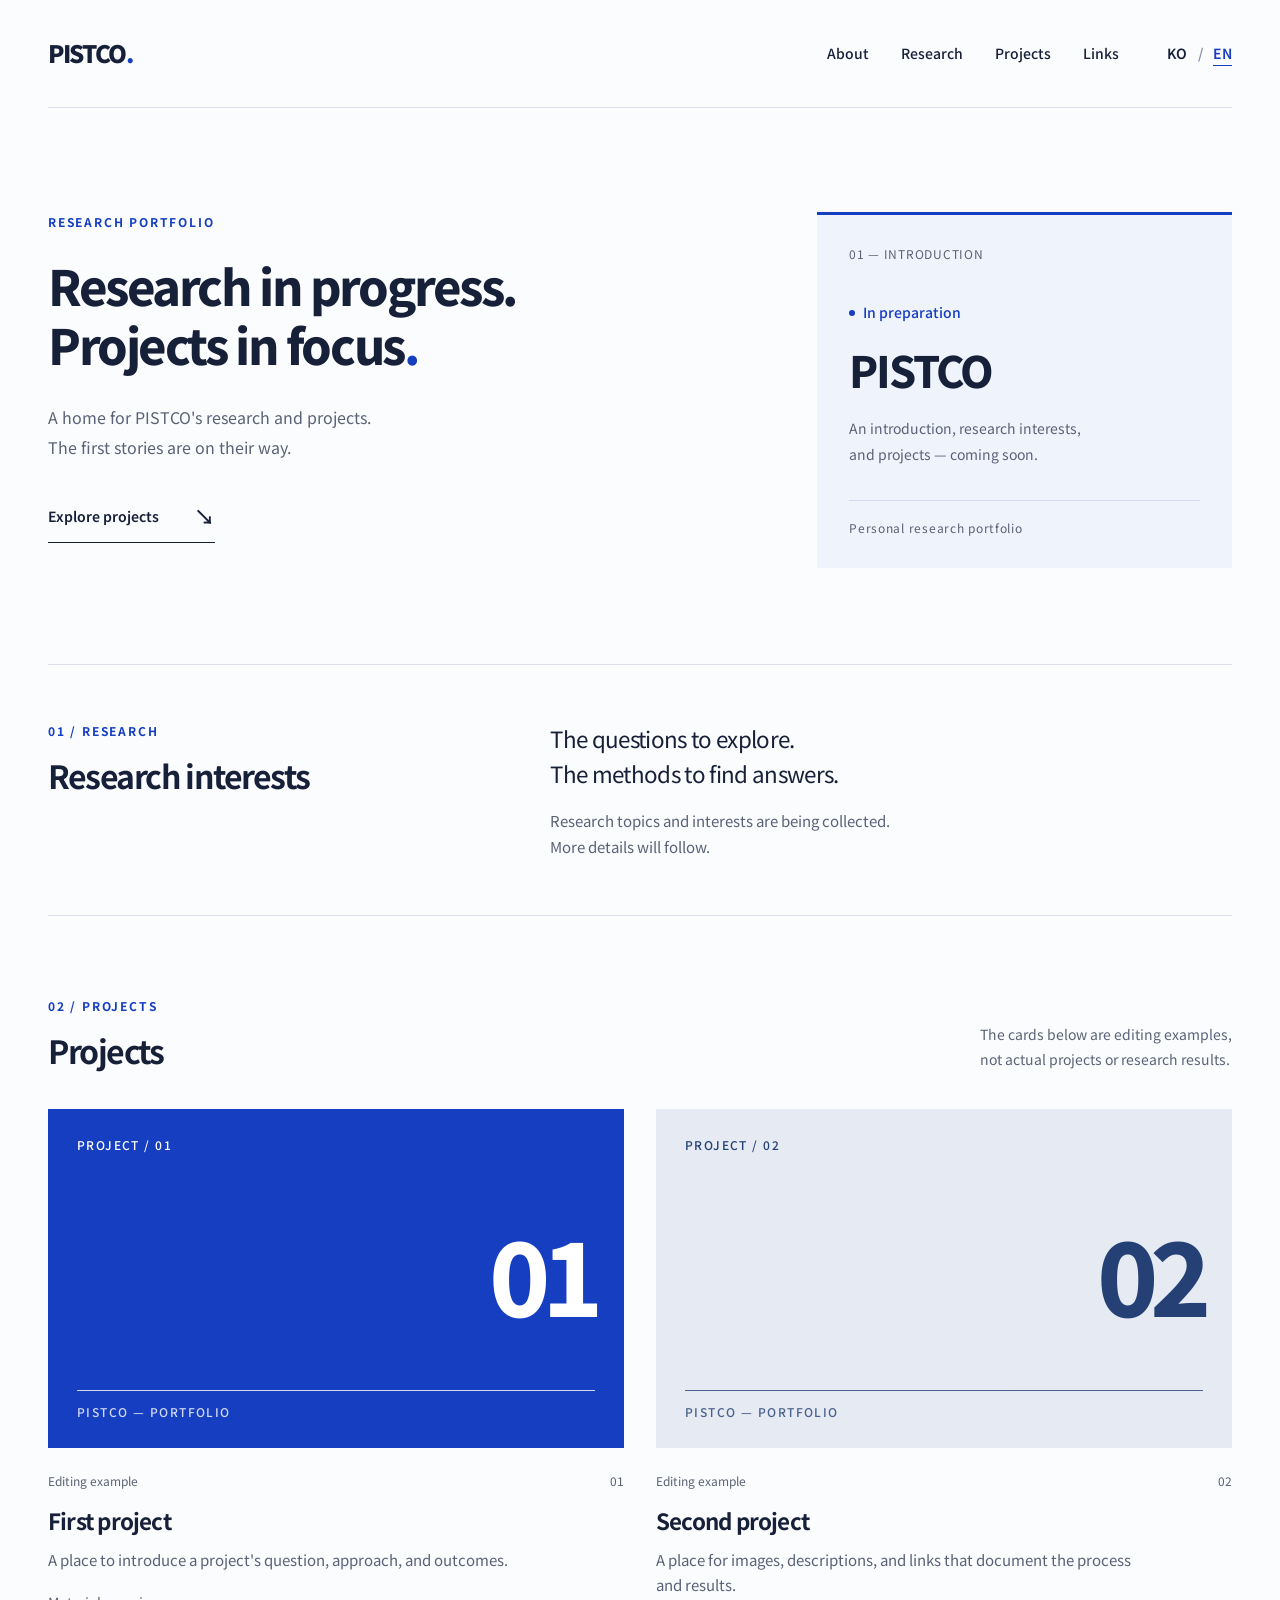
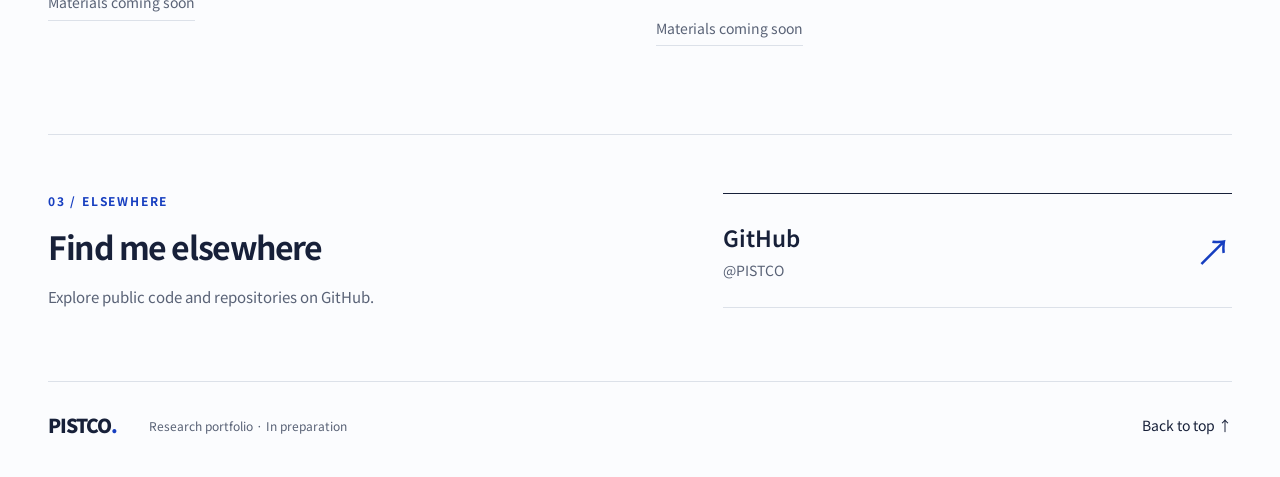
==== docs/en/index.html @ e7707d7e "Create bilingual research portfolio and GitHub Pages source" ====
<!doctype html>
<html lang="en">
<head>
  <meta charset="utf-8">
  <meta name="viewport" content="width=device-width, initial-scale=1">
  <meta name="description" content="PISTCO's personal research and project portfolio. Profile, research interests, and project materials are being prepared.">
  <meta name="theme-color" content="#163ec0">
  <link rel="canonical" href="https://pistco.github.io/en/">
  <link rel="alternate" hreflang="ko" href="https://pistco.github.io/ko/">
  <link rel="alternate" hreflang="en" href="https://pistco.github.io/en/">
  <link rel="alternate" hreflang="x-default" href="https://pistco.github.io/ko/">
  <link rel="stylesheet" href="../assets/styles.css">
  <title>PISTCO — Research Portfolio</title>
</head>
<body>
  <a class="skip-link" href="#main">Skip to content</a>
  <header class="site-header">
    <a class="wordmark" href="./" aria-label="PISTCO home">PISTCO<span aria-hidden="true">.</span></a>
    <nav class="main-nav" aria-label="Main navigation"><a href="#about">About</a><a href="#research">Research</a><a href="#projects">Projects</a><a href="#links">Links</a></nav>
    <nav class="language-nav" aria-label="Language"><a href="../ko/" lang="ko" hreflang="ko">KO</a><span aria-hidden="true">/</span><a href="../en/" lang="en" aria-current="page">EN</a></nav>
  </header>
  <main id="main">
    <section class="hero section-shell" id="about" aria-labelledby="intro-title">
      <div class="hero-copy"><p class="eyebrow">RESEARCH PORTFOLIO</p><h1 id="intro-title">Research in progress.<br>Projects in focus<span class="accent">.</span></h1><p class="hero-description">A home for PISTCO's research and projects.<br class="desktop-break"> The first stories are on their way.</p><a class="text-link" href="#projects">Explore projects <span aria-hidden="true">↘</span></a></div>
      <aside class="intro-note" aria-label="Site status"><span class="note-index" aria-hidden="true">01 — INTRODUCTION</span><div><span class="status"><span class="status-dot" aria-hidden="true"></span>In preparation</span><p class="intro-name">PISTCO</p><p class="note-description">An introduction, research interests,<br>and projects — coming soon.</p></div><span class="note-bottom">Personal research portfolio</span></aside>
    </section>
    <section class="research section-shell" id="research" aria-labelledby="research-title"><div class="section-heading"><p class="eyebrow">01 / RESEARCH</p><h2 id="research-title">Research interests</h2></div><div class="research-description"><p>The questions to explore.<br>The methods to find answers.</p><p class="muted">Research topics and interests are being collected.<br>More details will follow.</p></div></section>
    <section class="projects section-shell" id="projects" aria-labelledby="projects-title">
      <div class="project-heading"><div><p class="eyebrow">02 / PROJECTS</p><h2 id="projects-title">Projects</h2></div><p class="section-caption">The cards below are editing examples,<br>not actual projects or research results.</p></div>
      <div class="project-grid">
        <article class="project-card"><div class="project-cover cover-blue" aria-hidden="true"><span class="cover-label">PROJECT / 01</span><span class="cover-number">01</span><span class="cover-foot">PISTCO — PORTFOLIO</span></div><div class="card-meta"><span>Editing example</span><span>01</span></div><h3>First project</h3><p>A place to introduce a project's question, approach, and outcomes.</p><span class="pending-label">Materials coming soon</span></article>
        <article class="project-card"><div class="project-cover cover-light" aria-hidden="true"><span class="cover-label">PROJECT / 02</span><span class="cover-number">02</span><span class="cover-foot">PISTCO — PORTFOLIO</span></div><div class="card-meta"><span>Editing example</span><span>02</span></div><h3>Second project</h3><p>A place for images, descriptions, and links that document the process and results.</p><span class="pending-label">Materials coming soon</span></article>
      </div>
    </section>
    <section class="links section-shell" id="links" aria-labelledby="links-title"><div><p class="eyebrow">03 / ELSEWHERE</p><h2 id="links-title">Find me elsewhere</h2><p class="muted">Explore public code and repositories on GitHub.</p></div><a class="github-link" href="https://github.com/PISTCO"><span><strong>GitHub</strong><span>@PISTCO</span></span><span class="external-arrow" aria-hidden="true">↗</span></a></section>
  </main>
  <footer class="site-footer"><a class="wordmark" href="./">PISTCO<span aria-hidden="true">.</span></a><p>Research portfolio · In preparation</p><a href="#about">Back to top <span aria-hidden="true">↑</span></a></footer>
</body>
</html>
---- docs/assets/styles.css ----
@import url('https://fonts.googleapis.com/css2?family=Noto+Sans+KR:wght@400;500;600;700;800;900&display=swap');

:root{color-scheme:light;--ink:#172039;--muted:#596276;--blue:#163ec0;--line:#dce1e9;--paper:#fbfcfe;--font:'Noto Sans KR','Malgun Gothic',system-ui,sans-serif}
*{box-sizing:border-box}
html{scroll-behavior:smooth;scroll-padding-top:2rem}
body{margin:0;background:var(--paper);color:var(--ink);font-family:var(--font);font-size:1rem;line-height:1.7;word-break:keep-all;overflow-wrap:anywhere;-webkit-font-smoothing:antialiased}
a{color:inherit;text-decoration:none}
a:focus-visible{outline:3px solid var(--blue);outline-offset:6px;border-radius:2px}
a:hover{color:var(--blue)}
p,h1,h2,h3{margin:0}
.site-header,.section-shell,.site-footer{width:min(1200px,calc(100% - 6rem));margin-inline:auto}
.site-header{min-height:108px;display:flex;align-items:center;gap:3rem;border-bottom:1px solid var(--line)}
.wordmark{font-size:1.5rem;font-weight:900;letter-spacing:-.055em;white-space:nowrap}
.wordmark span{color:var(--blue)}
.main-nav{display:flex;align-items:center;gap:2rem;margin-left:auto;font-size:.875rem;font-weight:500}
.main-nav a,.language-nav a{padding-block:.65rem}
.language-nav{display:flex;gap:.65rem;align-items:center;font-size:.875rem;font-weight:600}
.language-nav span{color:#8790a2}
.language-nav [aria-current]{color:var(--blue);text-decoration:underline;text-underline-offset:6px}
.skip-link{position:absolute;left:1rem;top:-100px;background:var(--blue);color:#fff;padding:1rem;z-index:10}
.skip-link:focus{top:1rem;color:#fff}
.hero{display:grid;grid-template-columns:minmax(0,1.7fr) minmax(260px,1fr);gap:4rem;padding-block:6.5rem 6rem;align-items:stretch}
.eyebrow{font-size:.75rem;letter-spacing:.15em;font-weight:700;color:var(--blue);margin-bottom:1.5rem}
h1{font-size:clamp(2.5rem,4.2vw,3.7rem);font-weight:800;letter-spacing:-.065em;line-height:1.3}
html[lang=en] h1{font-size:clamp(2.4rem,3.8vw,3.4rem);letter-spacing:-.05em;line-height:1.2}
.accent{color:var(--blue)}
.hero-description{margin-top:1.8rem;color:var(--muted);line-height:1.9}
.text-link{display:inline-flex;gap:2.2rem;align-items:center;margin-top:2.3rem;border-bottom:1px solid var(--ink);padding-bottom:.45rem;font-size:.875rem;font-weight:600}
.text-link span{font-size:1.3rem}
.intro-note{background:#eff3fb;border-top:3px solid var(--blue);padding:1.8rem 2rem;display:flex;flex-direction:column;justify-content:space-between;min-height:310px;gap:2rem}
.note-index,.note-bottom{font-size:.75rem;letter-spacing:.06em;color:var(--muted)}
.status{display:inline-flex;align-items:center;gap:.5rem;font-size:.875rem;color:var(--blue);font-weight:500}
.status-dot{width:6px;height:6px;background:var(--blue);border-radius:50%}
.intro-name{font-size:2.7rem;font-weight:800;letter-spacing:-.05em;margin-top:.5rem}
.note-description{font-size:.875rem;color:var(--muted);margin-top:.5rem;line-height:1.9}
.note-bottom{border-top:1px solid #d2dbed;padding-top:1.1rem}
h2{font-size:clamp(1.7rem,2.5vw,2.15rem);letter-spacing:-.045em;line-height:1.35;font-weight:700}
.research{border-top:1px solid var(--line);border-bottom:1px solid var(--line);display:grid;grid-template-columns:1fr 1.5fr;gap:3rem;padding-block:3.5rem}
.research .eyebrow,.projects .eyebrow,.links .eyebrow{margin-bottom:.8rem}
.research-description>p:first-child{font-size:1.4rem;letter-spacing:-.03em;line-height:1.6}
.muted{color:var(--muted);font-size:.9375rem}
.research-description .muted{margin-top:1rem}
.projects{padding-block:5rem 5.5rem}
.project-heading{display:flex;justify-content:space-between;align-items:flex-end;gap:2rem;margin-bottom:2.3rem}
.section-caption{font-size:.875rem;color:var(--muted);line-height:1.8}
.project-grid{display:grid;grid-template-columns:1fr 1fr;gap:2rem}
.project-cover{aspect-ratio:1.7;min-height:220px;padding:1.6rem 1.8rem;display:flex;flex-direction:column;justify-content:space-between;overflow:hidden}
.cover-blue{background:var(--blue);color:#fff}
.cover-light{background:#e5eaf3;color:#254074}
.cover-label,.cover-foot{font-size:.75rem;letter-spacing:.12em;font-weight:500}
.cover-number{font-size:clamp(4.5rem,8vw,7.5rem);font-weight:800;line-height:1.15;letter-spacing:-.075em;align-self:flex-end}
.cover-foot{border-top:1px solid currentColor;padding-top:.7rem;opacity:.8}
.card-meta{display:flex;justify-content:space-between;margin-top:1.4rem;font-size:.75rem;color:var(--muted)}
.project-card h3{font-size:1.4rem;font-weight:700;letter-spacing:-.035em;margin-top:.6rem}
.project-card>p{font-size:.9375rem;color:var(--muted);margin-top:.5rem;max-width:31rem}
.pending-label{display:inline-block;margin-top:1.2rem;font-size:.875rem;color:var(--muted);border-bottom:1px solid var(--line);padding-bottom:.3rem}
.links{border-top:1px solid var(--line);padding-block:3.5rem 4.5rem;display:grid;grid-template-columns:1.2fr 1fr;align-items:center;gap:4rem}
.links .muted{margin-top:1rem}
.github-link{display:flex;align-items:center;justify-content:space-between;gap:2rem;border-top:1px solid var(--ink);border-bottom:1px solid var(--line);padding:1.5rem 0}
.github-link>span:first-child{display:flex;flex-direction:column;gap:.2rem}
.github-link strong{font-size:1.4rem;font-weight:600}
.github-link>span>span{font-size:.875rem;color:var(--muted)}
.external-arrow{font-size:2.3rem;color:var(--blue)}
.site-footer{border-top:1px solid var(--line);padding-block:1.7rem 2.2rem;display:flex;align-items:center;gap:2rem}
.site-footer .wordmark{font-size:1.2rem}
.site-footer p{font-size:.75rem;color:var(--muted)}
.site-footer>a:last-child{margin-left:auto;font-size:.875rem}
@media(min-width:1500px){.hero{padding-block:7rem}.project-cover{aspect-ratio:1.8}}
@media(max-width:1000px){.site-header,.section-shell,.site-footer{width:calc(100% - 3rem)}.hero{gap:2rem;grid-template-columns:minmax(0,1.4fr) minmax(230px,1fr)}.intro-note{padding:1.5rem}.main-nav{gap:1.3rem}.site-header{gap:2rem}.links{gap:2rem}}
@media(max-width:720px){.site-header{flex-wrap:wrap;gap:.5rem 1rem;padding-block:1.2rem;min-height:auto}.language-nav{margin-left:auto}.main-nav{order:3;width:100%;margin:0;justify-content:space-between;gap:.5rem}.hero{grid-template-columns:1fr;padding-block:3rem;gap:2.5rem}.intro-note{min-height:260px}.hero-description{font-size:.9375rem}.research{grid-template-columns:1fr;gap:1.6rem;padding-block:2.5rem}.research-description>p:first-child{font-size:1.2rem}.projects{padding-block:3rem}.project-heading{display:block}.section-caption{margin-top:1rem}.project-grid{grid-template-columns:1fr;gap:2.5rem}.project-cover{aspect-ratio:1.55}.cover-number{font-size:6rem}.links{grid-template-columns:1fr;gap:1.8rem;padding-block:2.5rem}.site-footer{flex-wrap:wrap;gap:.6rem 1rem}.site-footer p{order:3;width:100%}.desktop-break{display:none}}
@media(prefers-reduced-motion:reduce){html{scroll-behavior:auto}}
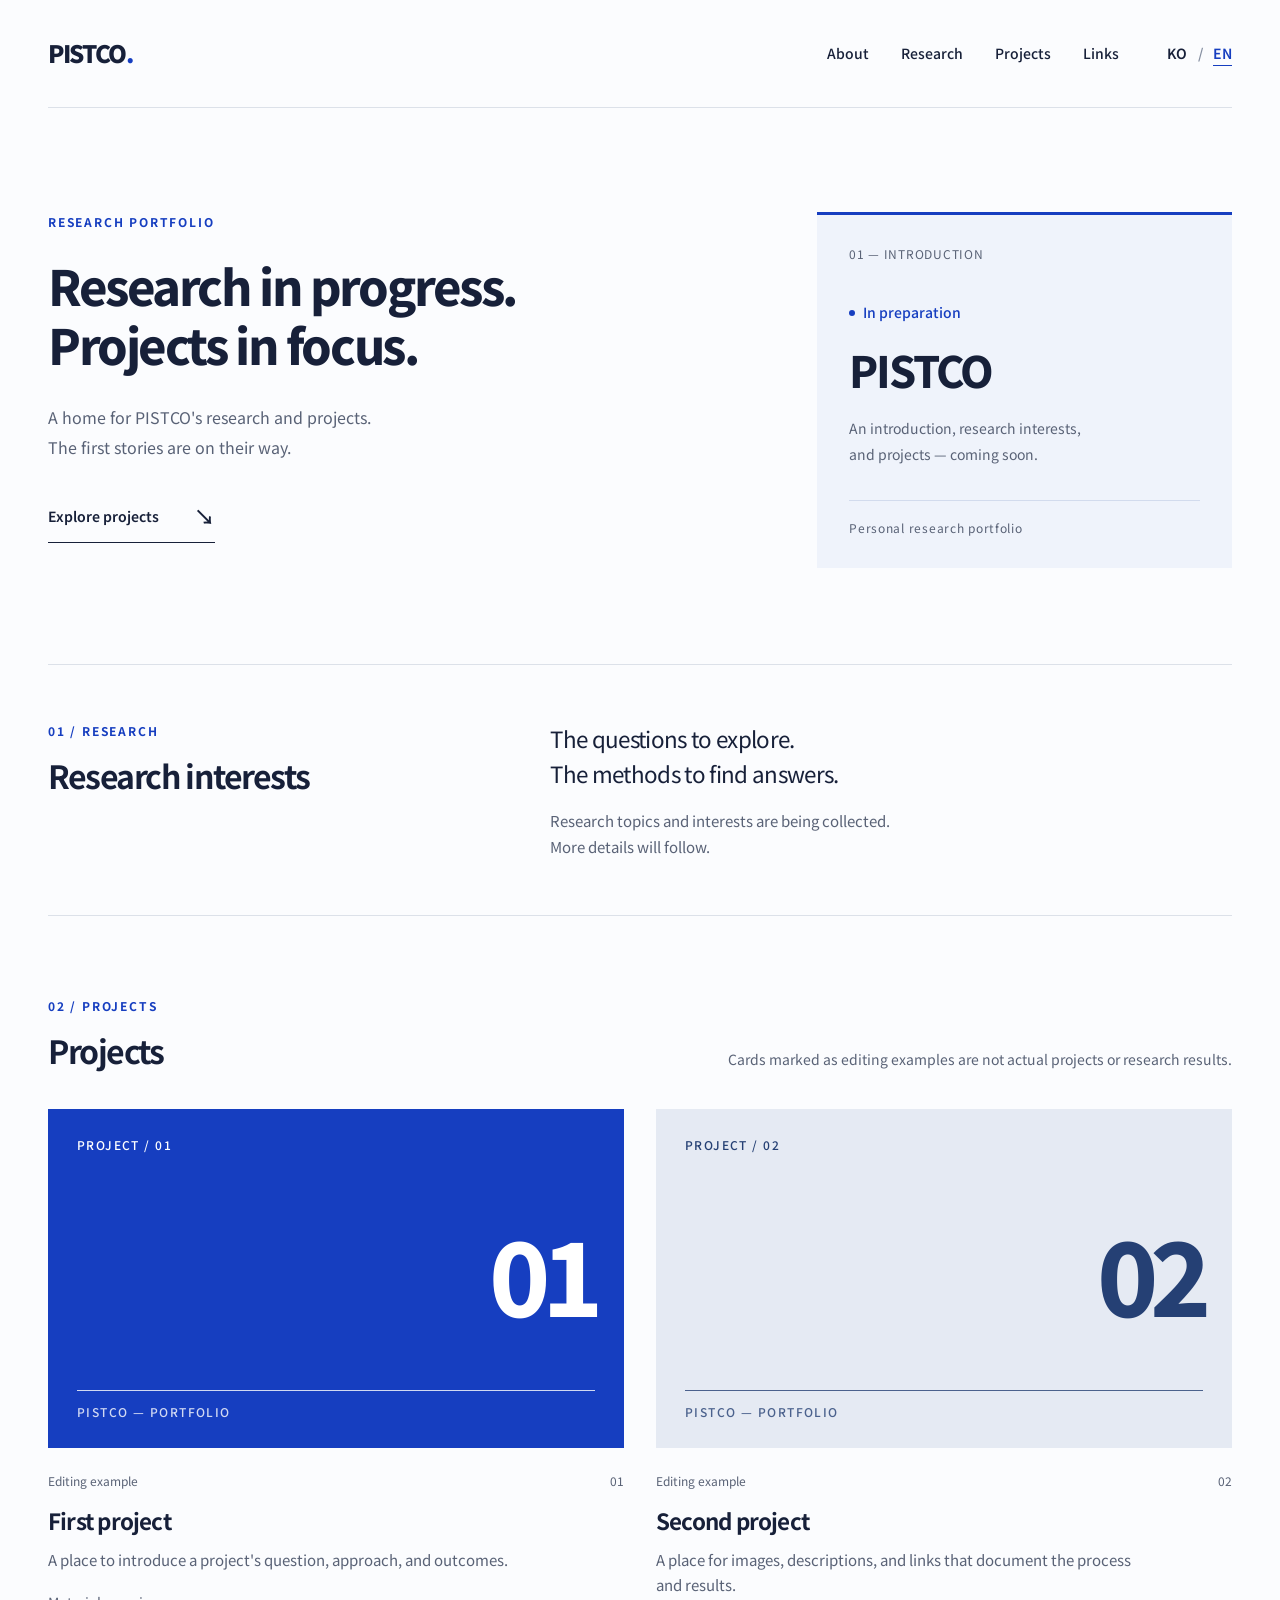
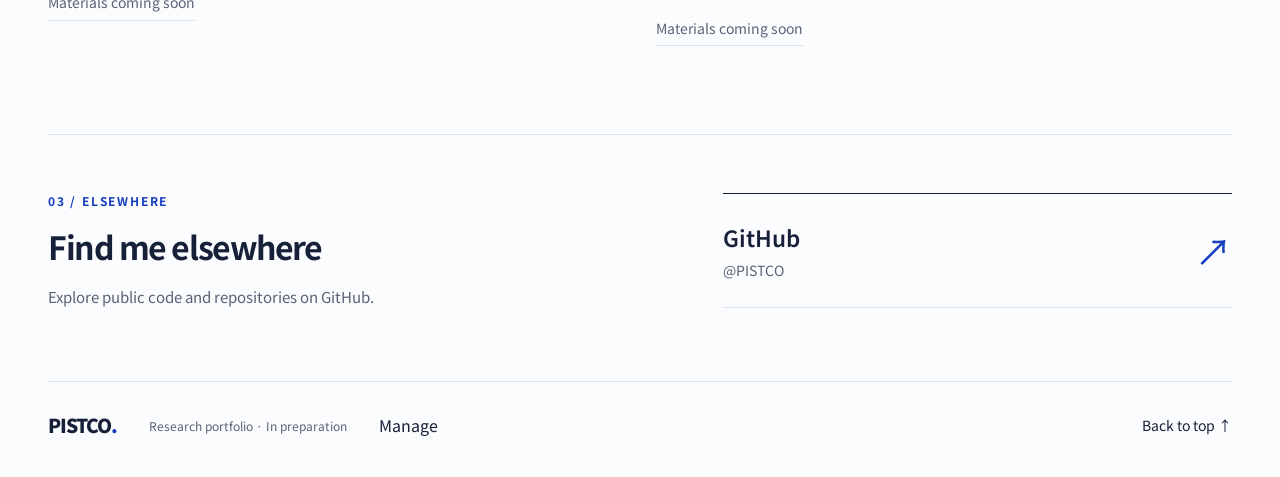
==== commit 29a2d088: "Add owner management entrance and validated private publishing engine" ====
--- a/docs/en/index.html
+++ b/docs/en/index.html
@@ -3,7 +3,7 @@
 <head>
   <meta charset="utf-8">
   <meta name="viewport" content="width=device-width, initial-scale=1">
-  <meta name="description" content="PISTCO's personal research and project portfolio. Profile, research interests, and project materials are being prepared.">
+  <meta name="description" content="PISTCO&#x27;s personal research and project portfolio. Profile, research interests, and project materials are being prepared.">
   <meta name="theme-color" content="#163ec0">
   <link rel="canonical" href="https://pistco.github.io/en/">
   <link rel="alternate" hreflang="ko" href="https://pistco.github.io/ko/">
@@ -21,19 +21,17 @@
   </header>
   <main id="main">
     <section class="hero section-shell" id="about" aria-labelledby="intro-title">
-      <div class="hero-copy"><p class="eyebrow">RESEARCH PORTFOLIO</p><h1 id="intro-title">Research in progress.<br>Projects in focus<span class="accent">.</span></h1><p class="hero-description">A home for PISTCO's research and projects.<br class="desktop-break"> The first stories are on their way.</p><a class="text-link" href="#projects">Explore projects <span aria-hidden="true">↘</span></a></div>
+      <div class="hero-copy"><p class="eyebrow">RESEARCH PORTFOLIO</p><h1 id="intro-title">Research in progress.<br>Projects in focus.</h1><p class="hero-description">A home for PISTCO&#x27;s research and projects.<br>The first stories are on their way.</p><a class="text-link" href="#projects">Explore projects <span aria-hidden="true">↘</span></a></div>
       <aside class="intro-note" aria-label="Site status"><span class="note-index" aria-hidden="true">01 — INTRODUCTION</span><div><span class="status"><span class="status-dot" aria-hidden="true"></span>In preparation</span><p class="intro-name">PISTCO</p><p class="note-description">An introduction, research interests,<br>and projects — coming soon.</p></div><span class="note-bottom">Personal research portfolio</span></aside>
     </section>
     <section class="research section-shell" id="research" aria-labelledby="research-title"><div class="section-heading"><p class="eyebrow">01 / RESEARCH</p><h2 id="research-title">Research interests</h2></div><div class="research-description"><p>The questions to explore.<br>The methods to find answers.</p><p class="muted">Research topics and interests are being collected.<br>More details will follow.</p></div></section>
     <section class="projects section-shell" id="projects" aria-labelledby="projects-title">
-      <div class="project-heading"><div><p class="eyebrow">02 / PROJECTS</p><h2 id="projects-title">Projects</h2></div><p class="section-caption">The cards below are editing examples,<br>not actual projects or research results.</p></div>
-      <div class="project-grid">
-        <article class="project-card"><div class="project-cover cover-blue" aria-hidden="true"><span class="cover-label">PROJECT / 01</span><span class="cover-number">01</span><span class="cover-foot">PISTCO — PORTFOLIO</span></div><div class="card-meta"><span>Editing example</span><span>01</span></div><h3>First project</h3><p>A place to introduce a project's question, approach, and outcomes.</p><span class="pending-label">Materials coming soon</span></article>
-        <article class="project-card"><div class="project-cover cover-light" aria-hidden="true"><span class="cover-label">PROJECT / 02</span><span class="cover-number">02</span><span class="cover-foot">PISTCO — PORTFOLIO</span></div><div class="card-meta"><span>Editing example</span><span>02</span></div><h3>Second project</h3><p>A place for images, descriptions, and links that document the process and results.</p><span class="pending-label">Materials coming soon</span></article>
-      </div>
+      <div class="project-heading"><div><p class="eyebrow">02 / PROJECTS</p><h2 id="projects-title">Projects</h2></div><p class="section-caption">Cards marked as editing examples are not actual projects or research results.</p></div>
+      <div class="project-grid"><article class="project-card" id="project-first-project"><div class="project-cover cover-blue" aria-hidden="true"><span class="cover-label">PROJECT / 01</span><span class="cover-number">01</span><span class="cover-foot">PISTCO — PORTFOLIO</span></div><div class="card-meta"><span>Editing example</span><span>01</span></div><h3>First project</h3><p>A place to introduce a project&#x27;s question, approach, and outcomes.</p><span class="pending-label">Materials coming soon</span></article>
+<article class="project-card" id="project-second-project"><div class="project-cover cover-light" aria-hidden="true"><span class="cover-label">PROJECT / 02</span><span class="cover-number">02</span><span class="cover-foot">PISTCO — PORTFOLIO</span></div><div class="card-meta"><span>Editing example</span><span>02</span></div><h3>Second project</h3><p>A place for images, descriptions, and links that document the process and results.</p><span class="pending-label">Materials coming soon</span></article></div>
     </section>
     <section class="links section-shell" id="links" aria-labelledby="links-title"><div><p class="eyebrow">03 / ELSEWHERE</p><h2 id="links-title">Find me elsewhere</h2><p class="muted">Explore public code and repositories on GitHub.</p></div><a class="github-link" href="https://github.com/PISTCO"><span><strong>GitHub</strong><span>@PISTCO</span></span><span class="external-arrow" aria-hidden="true">↗</span></a></section>
   </main>
-  <footer class="site-footer"><a class="wordmark" href="./">PISTCO<span aria-hidden="true">.</span></a><p>Research portfolio · In preparation</p><a href="#about">Back to top <span aria-hidden="true">↑</span></a></footer>
+  <footer class="site-footer"><a class="wordmark" href="./">PISTCO<span aria-hidden="true">.</span></a><p>Research portfolio · In preparation</p><a href="../admin/">Manage</a><a href="#about">Back to top <span aria-hidden="true">↑</span></a></footer>
 </body>
 </html>
--- a/docs/assets/styles.css
+++ b/docs/assets/styles.css
@@ -69,3 +69,5 @@
 @media(max-width:1000px){.site-header,.section-shell,.site-footer{width:calc(100% - 3rem)}.hero{gap:2rem;grid-template-columns:minmax(0,1.4fr) minmax(230px,1fr)}.intro-note{padding:1.5rem}.main-nav{gap:1.3rem}.site-header{gap:2rem}.links{gap:2rem}}
 @media(max-width:720px){.site-header{flex-wrap:wrap;gap:.5rem 1rem;padding-block:1.2rem;min-height:auto}.language-nav{margin-left:auto}.main-nav{order:3;width:100%;margin:0;justify-content:space-between;gap:.5rem}.hero{grid-template-columns:1fr;padding-block:3rem;gap:2.5rem}.intro-note{min-height:260px}.hero-description{font-size:.9375rem}.research{grid-template-columns:1fr;gap:1.6rem;padding-block:2.5rem}.research-description>p:first-child{font-size:1.2rem}.projects{padding-block:3rem}.project-heading{display:block}.section-caption{margin-top:1rem}.project-grid{grid-template-columns:1fr;gap:2.5rem}.project-cover{aspect-ratio:1.55}.cover-number{font-size:6rem}.links{grid-template-columns:1fr;gap:1.8rem;padding-block:2.5rem}.site-footer{flex-wrap:wrap;gap:.6rem 1rem}.site-footer p{order:3;width:100%}.desktop-break{display:none}}
 @media(prefers-reduced-motion:reduce){html{scroll-behavior:auto}}
+
+.admin-main{padding-block:3.5rem 4rem}.admin-grid{display:grid;grid-template-columns:repeat(2,minmax(0,1fr));gap:1.2rem;margin-block:2.5rem}.admin-card{display:block;border:1px solid var(--line);padding:1.6rem;background:#fff}.admin-card h2{font-size:1.3rem;margin-bottom:.7rem}.admin-card p,.admin-note p{font-size:.9375rem;color:var(--muted)}.admin-card:hover{border-color:var(--blue)}.admin-note{border-top:1px solid var(--line);padding-top:2rem}.admin-note h2{font-size:1.3rem}.admin-note p{margin-top:1rem}.project-image{display:block;width:100%;aspect-ratio:1.7;object-fit:contain;background:#eff3fb}.project-link{display:inline-block;margin-top:1rem;text-decoration:underline;text-underline-offset:4px;font-size:.875rem}@media(max-width:720px){.admin-grid{grid-template-columns:1fr}.admin-main{padding-block:2.5rem}}
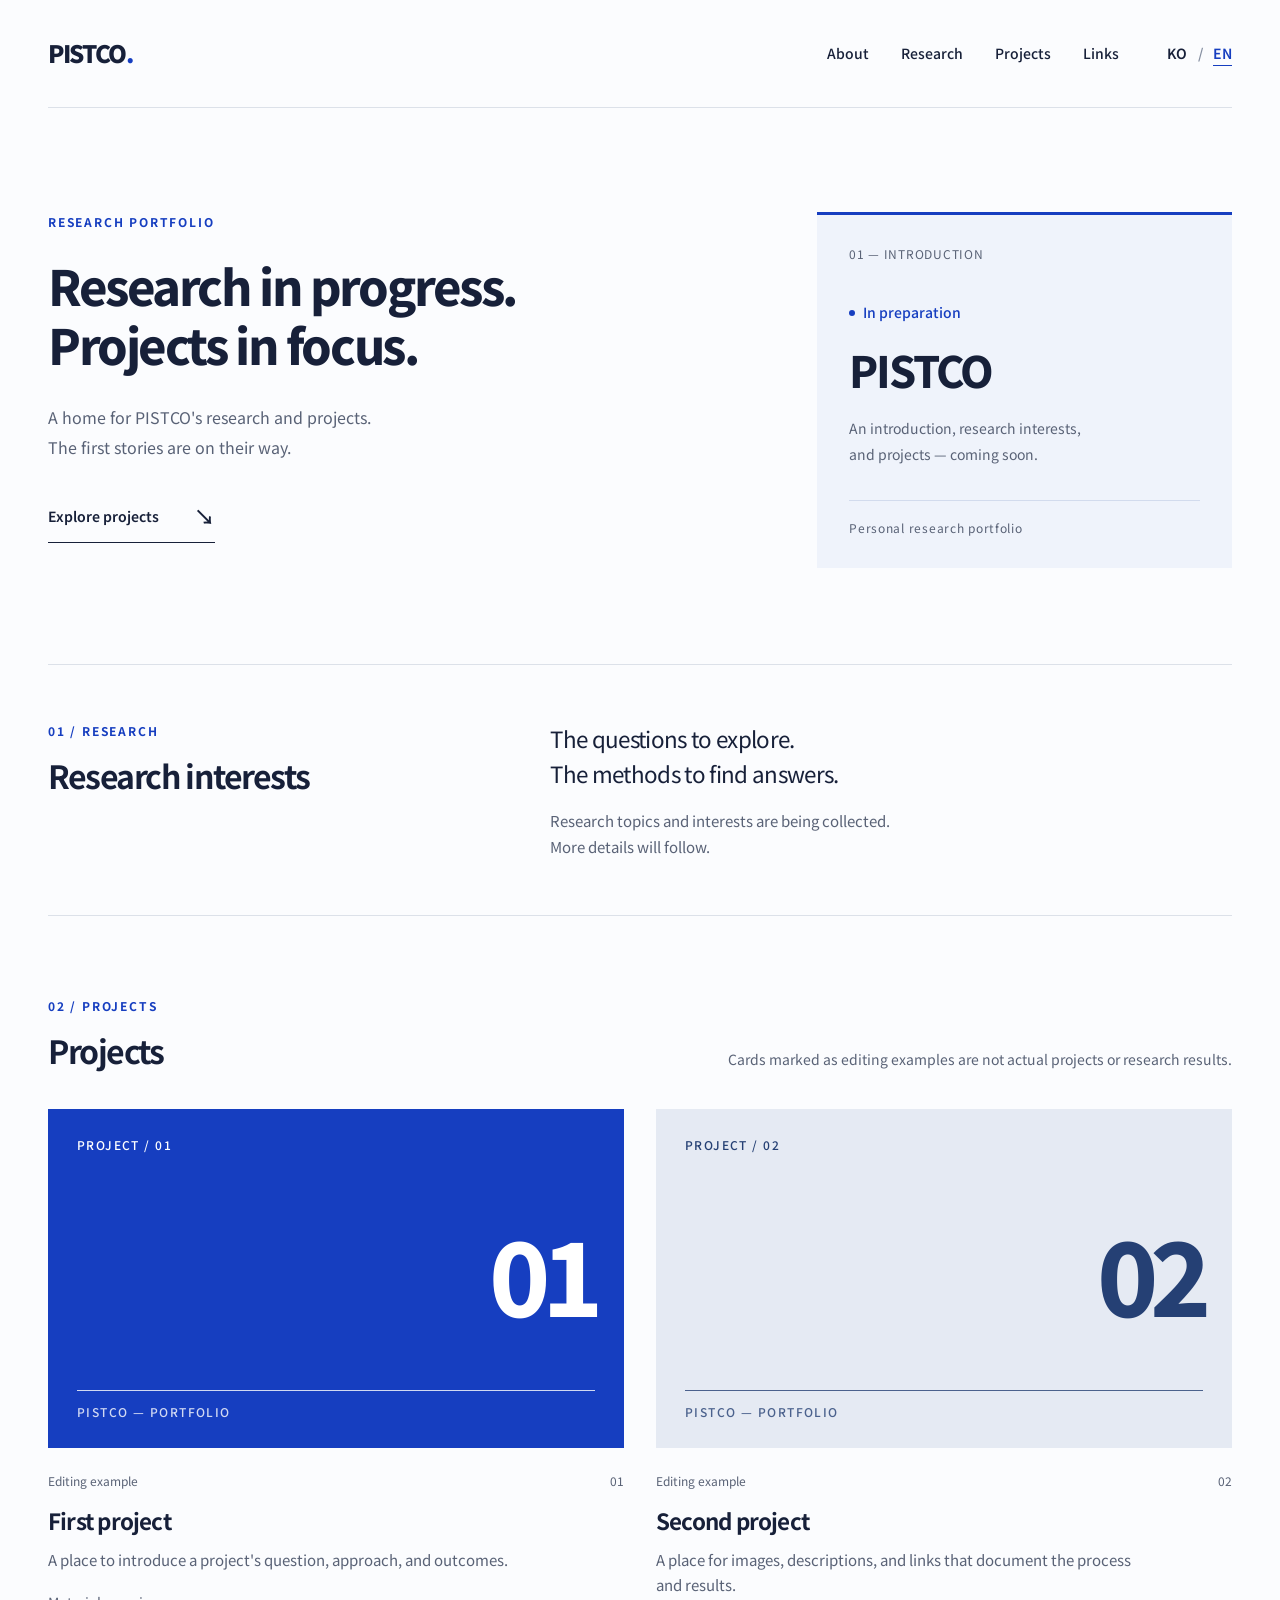
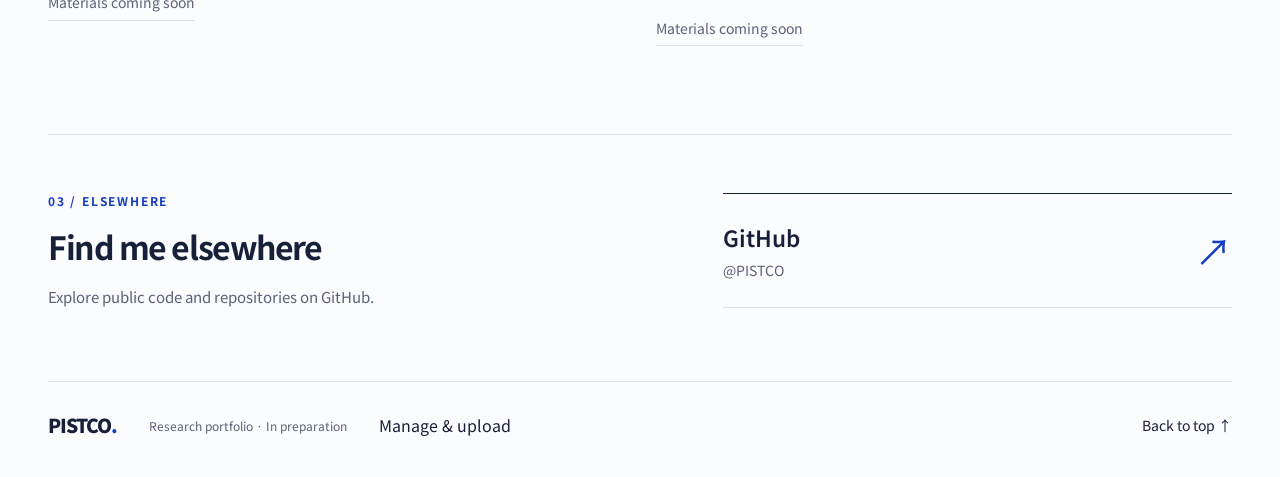
==== commit 1cd727de: "Publish approved bilingual portfolio" ====
--- a/docs/en/index.html
+++ b/docs/en/index.html
@@ -32,6 +32,6 @@
     </section>
     <section class="links section-shell" id="links" aria-labelledby="links-title"><div><p class="eyebrow">03 / ELSEWHERE</p><h2 id="links-title">Find me elsewhere</h2><p class="muted">Explore public code and repositories on GitHub.</p></div><a class="github-link" href="https://github.com/PISTCO"><span><strong>GitHub</strong><span>@PISTCO</span></span><span class="external-arrow" aria-hidden="true">↗</span></a></section>
   </main>
-  <footer class="site-footer"><a class="wordmark" href="./">PISTCO<span aria-hidden="true">.</span></a><p>Research portfolio · In preparation</p><a href="../admin/">Manage</a><a href="#about">Back to top <span aria-hidden="true">↑</span></a></footer>
+  <footer class="site-footer"><a class="wordmark" href="./">PISTCO<span aria-hidden="true">.</span></a><p>Research portfolio · In preparation</p><a href="../admin/">Manage &amp; upload</a><a href="#about">Back to top <span aria-hidden="true">↑</span></a></footer>
 </body>
 </html>
